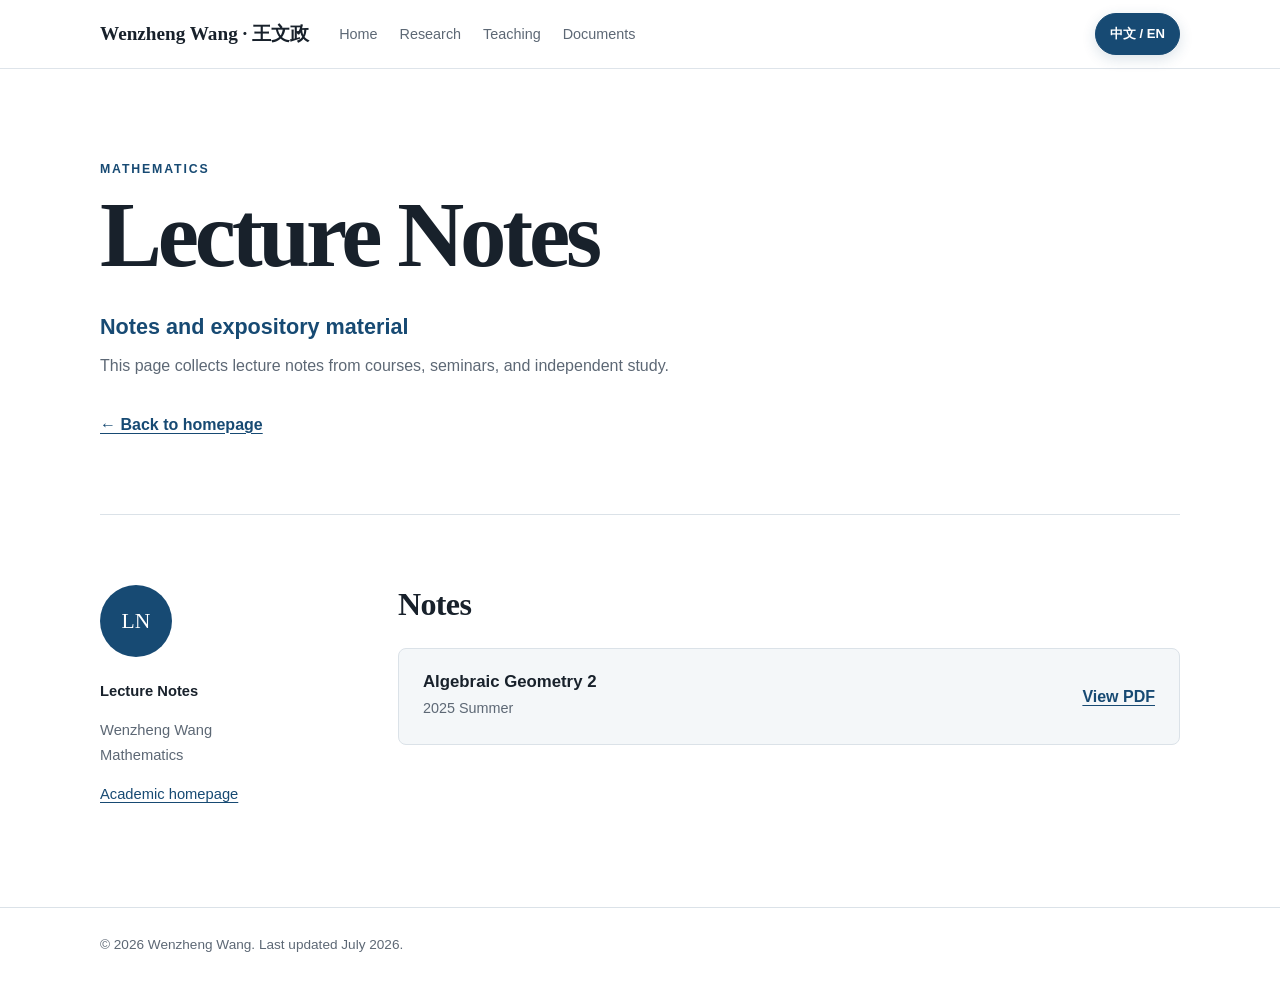
==== lecture-notes.html @ 91f64968 "Add profile imagery and improve language toggle" ====
<!doctype html>
<html lang="en">
<head>
  <meta charset="utf-8">
  <meta name="viewport" content="width=device-width, initial-scale=1">
  <meta name="description" content="Lecture notes by Wenzheng Wang.">
  <title>Lecture Notes | Wenzheng Wang</title>
  <link rel="stylesheet" href="style.css">
</head>
<body>
  <header class="site-header">
    <div class="container nav-wrap">
      <a class="site-name" href="index.html">Wenzheng Wang &middot; &#29579;&#25991;&#25919;</a>
      <nav aria-label="Main navigation">
        <a href="index.html">Home</a>
        <a href="index.html#research">Research</a>
        <a href="index.html#teaching">Teaching</a>
        <a href="index.html#documents">Documents</a>
      </nav>
      <button class="language-toggle" type="button" aria-label="Switch to Chinese">&#20013;&#25991; / EN</button>
    </div>
  </header>

  <main id="top">
    <section class="hero container">
      <p class="eyebrow">Mathematics</p>
      <h1>Lecture Notes</h1>
      <p class="role">Notes and expository material</p>
      <p class="affiliation">
        This page collects lecture notes from courses, seminars, and independent study.
      </p>
      <div class="quick-links">
        <a class="text-link" href="index.html">&larr; Back to homepage</a>
      </div>
    </section>

    <div class="container content-grid">
      <aside class="sidebar" aria-label="Page summary">
        <div class="monogram" aria-hidden="true">LN</div>
        <p><strong>Lecture Notes</strong></p>
        <p>Wenzheng Wang<br>Mathematics</p>
        <a href="index.html">Academic homepage</a>
      </aside>

      <div class="main-content">
        <section>
          <h2>Notes</h2>
          <div class="document-card">
            <div>
              <h3>Algebraic Geometry 2</h3>
              <p>2025 Summer</p>
            </div>
            <a href="files/lecture-notes.pdf">View PDF</a>
          </div>
        </section>
      </div>
    </div>
  </main>

  <footer>
    <div class="container">
      <p>&copy; 2026 Wenzheng Wang. Last updated July 2026.</p>
    </div>
  </footer>
  <script src="language.js"></script>
</body>
</html>
---- style.css ----
:root {
  --ink: #18212b;
  --muted: #5d6875;
  --accent: #174a73;
  --accent-dark: #103854;
  --paper: #ffffff;
  --wash: #f4f7f9;
  --line: #dbe2e8;
  --max-width: 1080px;
}

* { box-sizing: border-box; }
html { scroll-behavior: smooth; }
body {
  margin: 0;
  color: var(--ink);
  background: var(--paper);
  font-family: Inter, ui-sans-serif, -apple-system, BlinkMacSystemFont, "Segoe UI", sans-serif;
  line-height: 1.7;
}

a { color: var(--accent); text-decoration-thickness: 1px; text-underline-offset: 3px; }
a:hover { color: var(--accent-dark); }
.container { width: min(calc(100% - 40px), var(--max-width)); margin-inline: auto; }

.site-header {
  position: sticky;
  top: 0;
  z-index: 10;
  border-bottom: 1px solid rgba(219, 226, 232, .9);
  background: rgba(255, 255, 255, .94);
  backdrop-filter: blur(12px);
}
.nav-wrap { min-height: 68px; display: flex; align-items: center; justify-content: space-between; gap: 30px; }
.site-name { color: var(--ink); font-family: Georgia, "Times New Roman", serif; font-size: 1.2rem; font-weight: 700; text-decoration: none; white-space: nowrap; }
nav { display: flex; flex-wrap: wrap; gap: 22px; }
nav a { color: var(--muted); font-size: .9rem; text-decoration: none; }
.language-toggle { flex: none; margin-left: auto; padding: 9px 14px; border: 1px solid var(--accent); border-radius: 999px; color: white; background: var(--accent); box-shadow: 0 4px 14px rgba(23, 74, 115, .16); font: inherit; font-size: .82rem; font-weight: 750; cursor: pointer; }
.language-toggle:hover { border-color: var(--accent-dark); background: var(--accent-dark); }

.hero { padding: 90px 0 76px; border-bottom: 1px solid var(--line); }
.hero-grid { display: grid; grid-template-columns: minmax(0, 1fr) minmax(260px, 350px); align-items: center; gap: clamp(45px, 8vw, 100px); }
.hero-name { font-size: clamp(2.55rem, 5.2vw, 4.4rem); }
.hero-image { width: 100%; aspect-ratio: 4 / 5; border-radius: 12px; object-fit: cover; object-position: center 58%; box-shadow: 0 18px 45px rgba(24, 33, 43, .16); }
.eyebrow { margin: 0 0 10px; color: var(--accent); font-size: .77rem; font-weight: 700; letter-spacing: .15em; text-transform: uppercase; }
h1, h2 { font-family: Georgia, "Times New Roman", serif; }
h1 { margin: 0; font-size: clamp(3.1rem, 8vw, 5.8rem); line-height: .98; letter-spacing: -.045em; }
.chinese-name { font-size: .62em; letter-spacing: .02em; white-space: nowrap; }
.role { margin: 28px 0 0; color: var(--accent); font-size: 1.35rem; font-weight: 650; }
.affiliation { margin: 6px 0 0; color: var(--muted); }
.quick-links { display: flex; align-items: center; gap: 22px; margin-top: 32px; }
.button { display: inline-block; padding: 10px 18px; border-radius: 5px; color: white; background: var(--accent); text-decoration: none; }
.button:hover { color: white; background: var(--accent-dark); }
.text-link { font-weight: 650; }

.content-grid { display: grid; grid-template-columns: 220px minmax(0, 1fr); gap: 78px; padding: 70px 0 100px; }
.sidebar { align-self: start; position: sticky; top: 108px; color: var(--muted); font-size: .92rem; }
.sidebar p { margin: 0 0 14px; }
.sidebar strong { color: var(--ink); }
.monogram { width: 72px; height: 72px; display: grid; place-items: center; margin-bottom: 22px; border-radius: 50%; color: white; background: var(--accent); font-family: Georgia, "Times New Roman", serif; font-size: 1.35rem; }
.profile-image { width: 88px; height: 88px; margin-bottom: 22px; border-radius: 50%; object-fit: cover; object-position: center 58%; box-shadow: 0 8px 22px rgba(24, 33, 43, .14); }

.main-content section { padding: 0 0 58px; scroll-margin-top: 98px; }
.main-content section + section { padding-top: 58px; border-top: 1px solid var(--line); }
h2 { margin: 0 0 25px; font-size: 2rem; line-height: 1.2; letter-spacing: -.02em; }
h3, h4 { margin-top: 0; line-height: 1.35; }
h3 { margin-bottom: 15px; font-size: 1.05rem; }
h4 { margin-bottom: 6px; font-size: 1.02rem; }
p { margin-top: 0; }

.tags { display: flex; flex-wrap: wrap; gap: 9px; margin: 0 0 38px; padding: 0; list-style: none; }
.tags li { padding: 5px 11px; border: 1px solid #cbd9e3; border-radius: 999px; color: var(--accent-dark); background: var(--wash); font-size: .86rem; }
.entry { margin: 0 0 30px; }
.entry-heading { display: flex; justify-content: space-between; align-items: baseline; gap: 24px; }
.entry-heading span { flex: none; color: var(--muted); font-size: .86rem; }
.entry p { color: var(--muted); }
.compact { margin-bottom: 22px; }
.compact h3 { margin-bottom: 4px; }
.compact p { margin-bottom: 0; }

.document-card { display: flex; justify-content: space-between; align-items: center; gap: 25px; padding: 22px 24px; border: 1px solid var(--line); border-radius: 8px; background: var(--wash); }
.document-card + .document-card { margin-top: 16px; }
.document-card h3, .document-card p { margin-bottom: 2px; }
.document-card p { color: var(--muted); font-size: .9rem; }
.document-card a { flex: none; font-weight: 650; }

footer { padding: 25px 0; border-top: 1px solid var(--line); color: var(--muted); font-size: .85rem; }
footer p { margin: 0; }

@media (max-width: 960px) {
  nav { display: none; }
}

@media (max-width: 760px) {
  .site-header { position: static; }
  .nav-wrap { padding: 16px 0; align-items: center; }
  nav { display: none; }
  .hero { padding: 64px 0 55px; }
  .hero-grid { grid-template-columns: 1fr; gap: 38px; }
  .hero-image { width: min(100%, 360px); justify-self: start; }
  .content-grid { grid-template-columns: 1fr; gap: 48px; padding-top: 52px; }
  .sidebar { position: static; display: grid; grid-template-columns: 70px 1fr; column-gap: 18px; }
  .sidebar .monogram, .sidebar .profile-image { grid-row: span 3; }
  .sidebar p, .sidebar a { grid-column: 2; }
  .entry-heading, .document-card { align-items: flex-start; flex-direction: column; gap: 5px; }
}
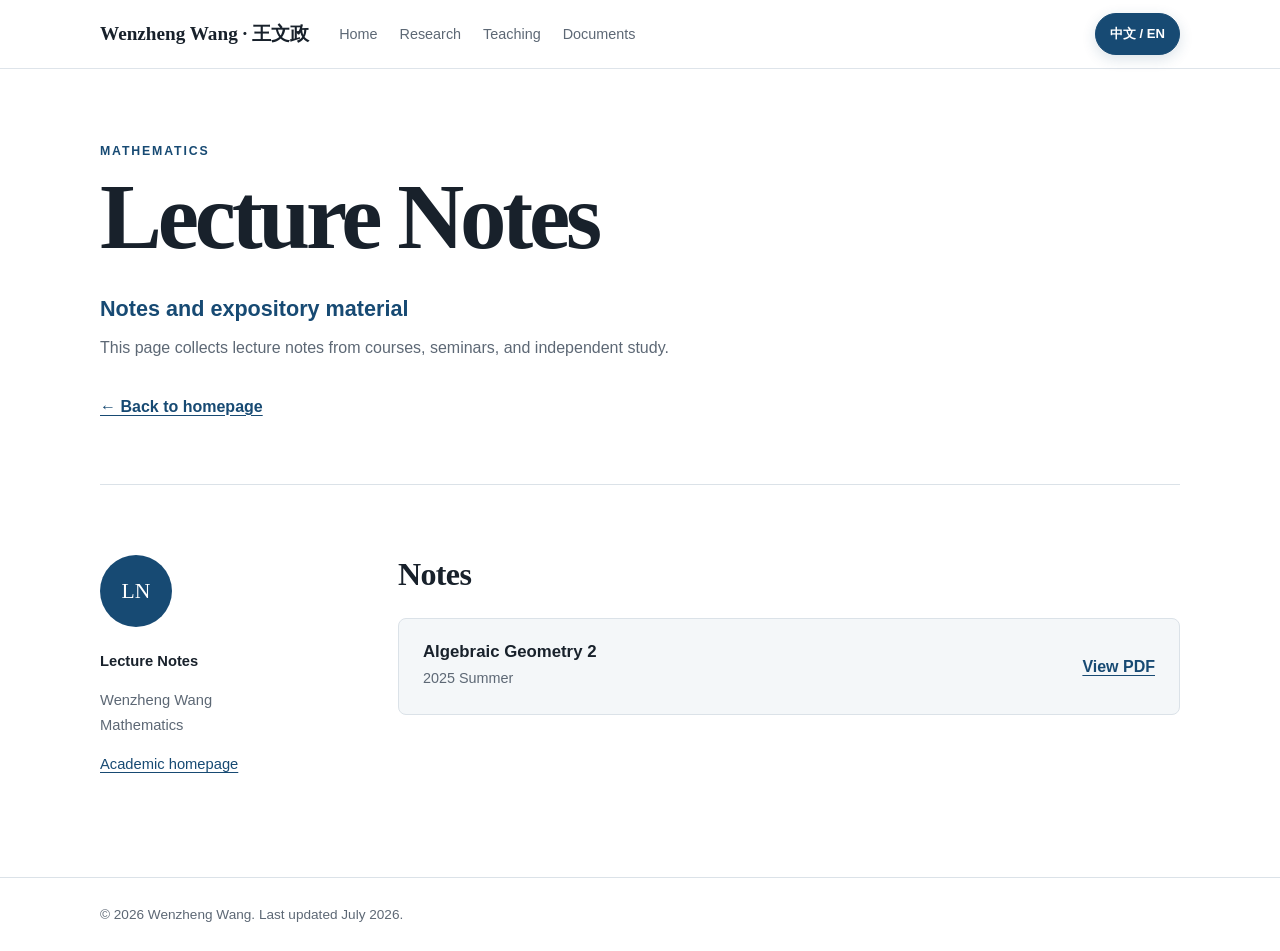
==== commit 4155145d: "Bust asset cache and compact homepage hero" ====
--- a/lecture-notes.html
+++ b/lecture-notes.html
@@ -5,7 +5,7 @@
   <meta name="viewport" content="width=device-width, initial-scale=1">
   <meta name="description" content="Lecture notes by Wenzheng Wang.">
   <title>Lecture Notes | Wenzheng Wang</title>
-  <link rel="stylesheet" href="style.css">
+  <link rel="stylesheet" href="style.css?v=20260723-1">
 </head>
 <body>
   <header class="site-header">
@@ -62,6 +62,6 @@
       <p>&copy; 2026 Wenzheng Wang. Last updated July 2026.</p>
     </div>
   </footer>
-  <script src="language.js"></script>
+  <script src="language.js?v=20260723-1"></script>
 </body>
 </html>
--- a/style.css
+++ b/style.css
@@ -38,14 +38,14 @@
 .language-toggle { flex: none; margin-left: auto; padding: 9px 14px; border: 1px solid var(--accent); border-radius: 999px; color: white; background: var(--accent); box-shadow: 0 4px 14px rgba(23, 74, 115, .16); font: inherit; font-size: .82rem; font-weight: 750; cursor: pointer; }
 .language-toggle:hover { border-color: var(--accent-dark); background: var(--accent-dark); }
 
-.hero { padding: 90px 0 76px; border-bottom: 1px solid var(--line); }
-.hero-grid { display: grid; grid-template-columns: minmax(0, 1fr) minmax(260px, 350px); align-items: center; gap: clamp(45px, 8vw, 100px); }
-.hero-name { font-size: clamp(2.55rem, 5.2vw, 4.4rem); }
-.hero-image { width: 100%; aspect-ratio: 4 / 5; border-radius: 12px; object-fit: cover; object-position: center 58%; box-shadow: 0 18px 45px rgba(24, 33, 43, .16); }
+.hero { padding: 72px 0 64px; border-bottom: 1px solid var(--line); }
+.hero-grid { display: grid; grid-template-columns: minmax(0, 1fr) 200px; align-items: center; gap: clamp(30px, 5vw, 60px); }
+.hero-name { font-size: clamp(1.85rem, 3vw, 2.7rem); line-height: 1.08; }
+.hero-image { width: 200px; aspect-ratio: 4 / 5; justify-self: end; border-radius: 12px; object-fit: cover; object-position: center 58%; box-shadow: 0 12px 28px rgba(24, 33, 43, .13); }
 .eyebrow { margin: 0 0 10px; color: var(--accent); font-size: .77rem; font-weight: 700; letter-spacing: .15em; text-transform: uppercase; }
 h1, h2 { font-family: Georgia, "Times New Roman", serif; }
 h1 { margin: 0; font-size: clamp(3.1rem, 8vw, 5.8rem); line-height: .98; letter-spacing: -.045em; }
-.chinese-name { font-size: .62em; letter-spacing: .02em; white-space: nowrap; }
+.chinese-name { font-size: .65em; letter-spacing: .02em; white-space: nowrap; }
 .role { margin: 28px 0 0; color: var(--accent); font-size: 1.35rem; font-weight: 650; }
 .affiliation { margin: 6px 0 0; color: var(--muted); }
 .quick-links { display: flex; align-items: center; gap: 22px; margin-top: 32px; }
@@ -95,9 +95,9 @@
   .site-header { position: static; }
   .nav-wrap { padding: 16px 0; align-items: center; }
   nav { display: none; }
-  .hero { padding: 64px 0 55px; }
+  .hero { padding: 52px 0 48px; }
   .hero-grid { grid-template-columns: 1fr; gap: 38px; }
-  .hero-image { width: min(100%, 360px); justify-self: start; }
+  .hero-image { width: min(100%, 180px); justify-self: start; }
   .content-grid { grid-template-columns: 1fr; gap: 48px; padding-top: 52px; }
   .sidebar { position: static; display: grid; grid-template-columns: 70px 1fr; column-gap: 18px; }
   .sidebar .monogram, .sidebar .profile-image { grid-row: span 3; }
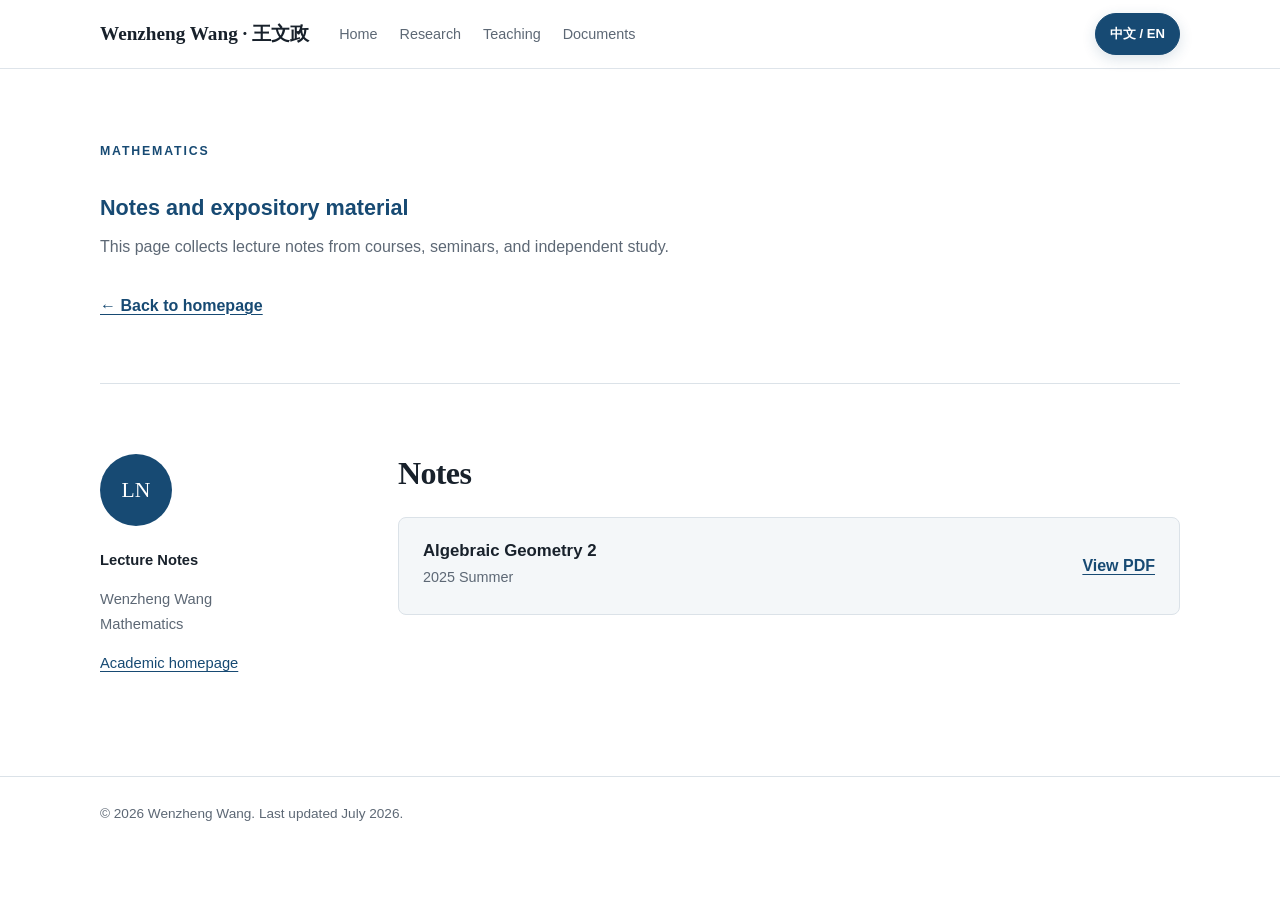
==== commit fb72a058: "Refine Chinese names and notes header" ====
--- a/lecture-notes.html
+++ b/lecture-notes.html
@@ -24,7 +24,6 @@
   <main id="top">
     <section class="hero container">
       <p class="eyebrow">Mathematics</p>
-      <h1>Lecture Notes</h1>
       <p class="role">Notes and expository material</p>
       <p class="affiliation">
         This page collects lecture notes from courses, seminars, and independent study.
@@ -62,6 +61,6 @@
       <p>&copy; 2026 Wenzheng Wang. Last updated July 2026.</p>
     </div>
   </footer>
-  <script src="language.js?v=20260723-1"></script>
+  <script src="language.js?v=20260724-1"></script>
 </body>
 </html>
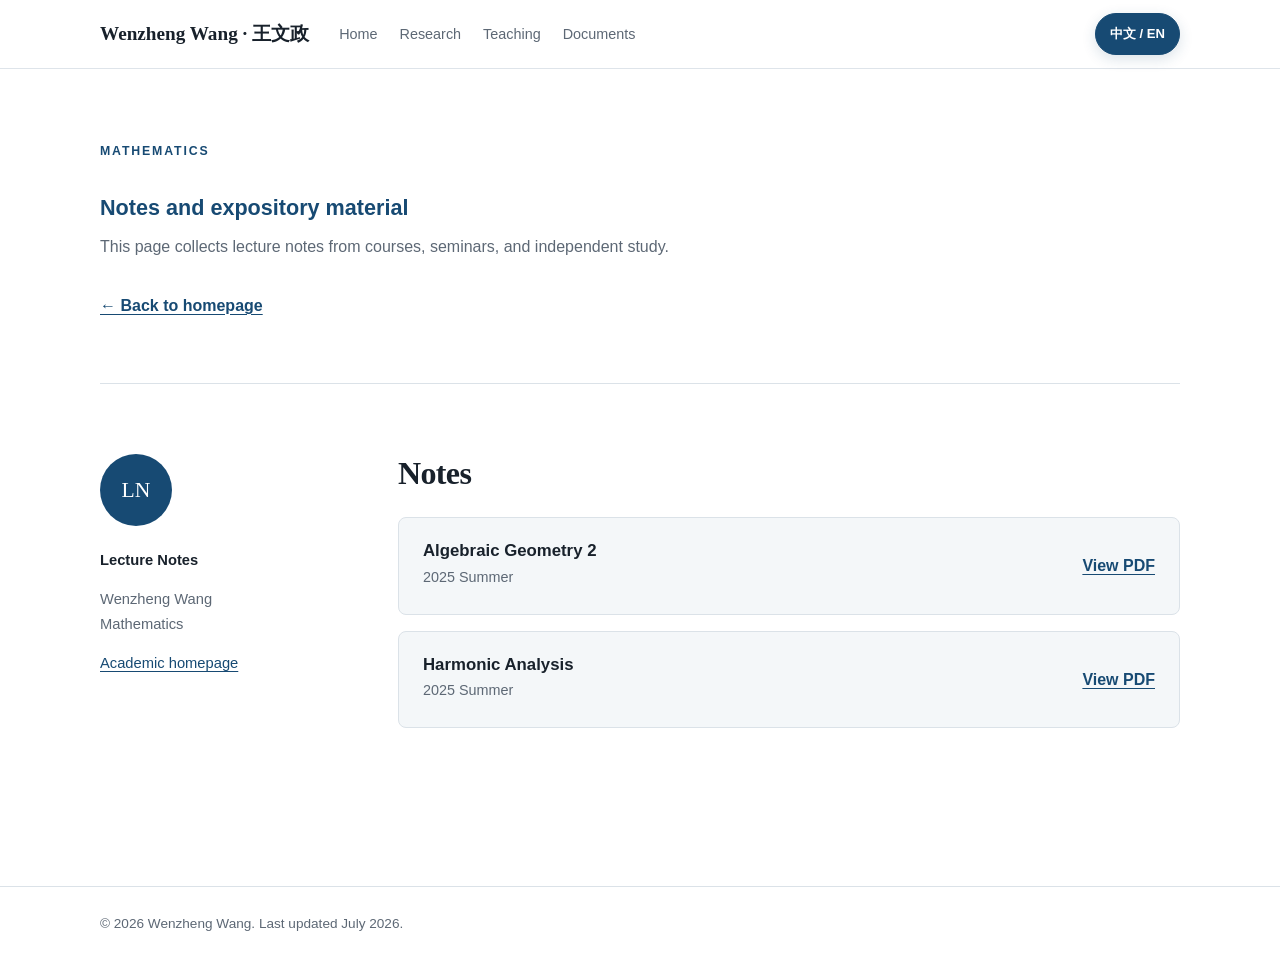
==== commit 9b7f4dd5: "Add harmonic analysis lecture notes" ====
--- a/lecture-notes.html
+++ b/lecture-notes.html
@@ -44,12 +44,19 @@
       <div class="main-content">
         <section>
           <h2>Notes</h2>
-          <div class="document-card">
+          <div class="document-card" data-note="algebraic-geometry">
             <div>
               <h3>Algebraic Geometry 2</h3>
               <p>2025 Summer</p>
             </div>
             <a href="files/lecture-notes.pdf">View PDF</a>
+          </div>
+          <div class="document-card" data-note="harmonic-analysis">
+            <div>
+              <h3>Harmonic Analysis</h3>
+              <p>2025 Summer</p>
+            </div>
+            <a href="files/harmonic-analysis-notes.pdf">View PDF</a>
           </div>
         </section>
       </div>
@@ -61,6 +68,6 @@
       <p>&copy; 2026 Wenzheng Wang. Last updated July 2026.</p>
     </div>
   </footer>
-  <script src="language.js?v=20260724-1"></script>
+  <script src="language.js?v=20260725-1"></script>
 </body>
 </html>
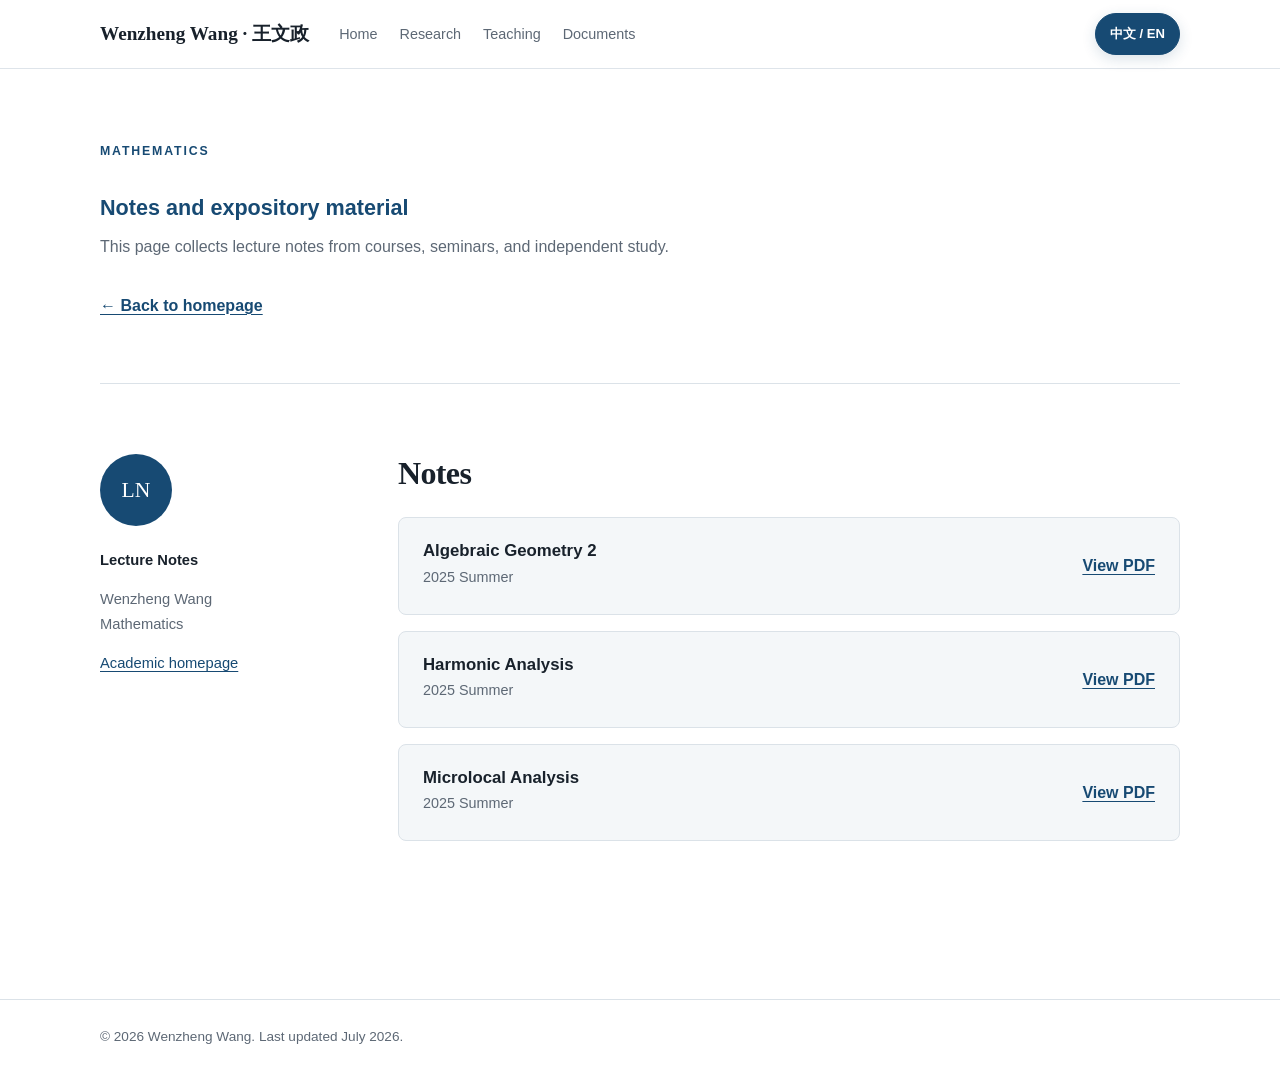
==== commit 6319f08f: "Add microlocal analysis lecture notes" ====
--- a/lecture-notes.html
+++ b/lecture-notes.html
@@ -58,6 +58,13 @@
             </div>
             <a href="files/harmonic-analysis-notes.pdf">View PDF</a>
           </div>
+          <div class="document-card" data-note="microlocal-analysis">
+            <div>
+              <h3>Microlocal Analysis</h3>
+              <p>2025 Summer</p>
+            </div>
+            <a href="files/microlocal-analysis-notes.pdf">View PDF</a>
+          </div>
         </section>
       </div>
     </div>
@@ -68,6 +75,6 @@
       <p>&copy; 2026 Wenzheng Wang. Last updated July 2026.</p>
     </div>
   </footer>
-  <script src="language.js?v=20260725-1"></script>
+  <script src="language.js?v=20260726-1"></script>
 </body>
 </html>
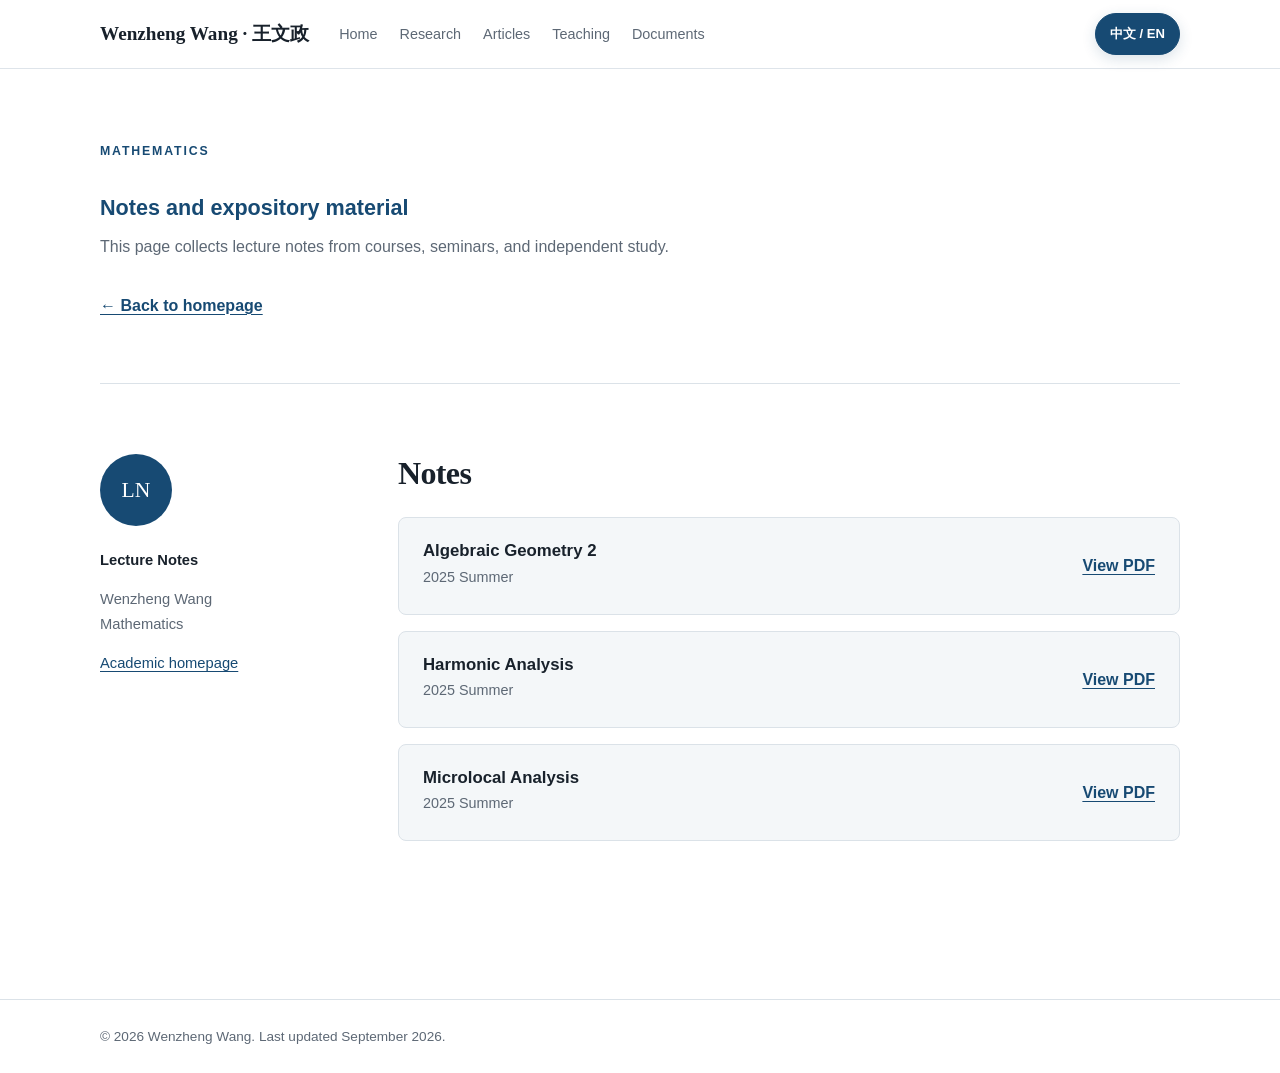
==== commit 9b789bfe: "Add articles section and first arXiv paper" ====
--- a/lecture-notes.html
+++ b/lecture-notes.html
@@ -14,6 +14,7 @@
       <nav aria-label="Main navigation">
         <a href="index.html">Home</a>
         <a href="index.html#research">Research</a>
+        <a href="index.html#articles">Articles</a>
         <a href="index.html#teaching">Teaching</a>
         <a href="index.html#documents">Documents</a>
       </nav>
@@ -72,9 +73,9 @@
 
   <footer>
     <div class="container">
-      <p>&copy; 2026 Wenzheng Wang. Last updated July 2026.</p>
+      <p>&copy; 2026 Wenzheng Wang. Last updated September 2026.</p>
     </div>
   </footer>
-  <script src="language.js?v=20260726-1"></script>
+  <script src="language.js?v=20260922-1"></script>
 </body>
 </html>
